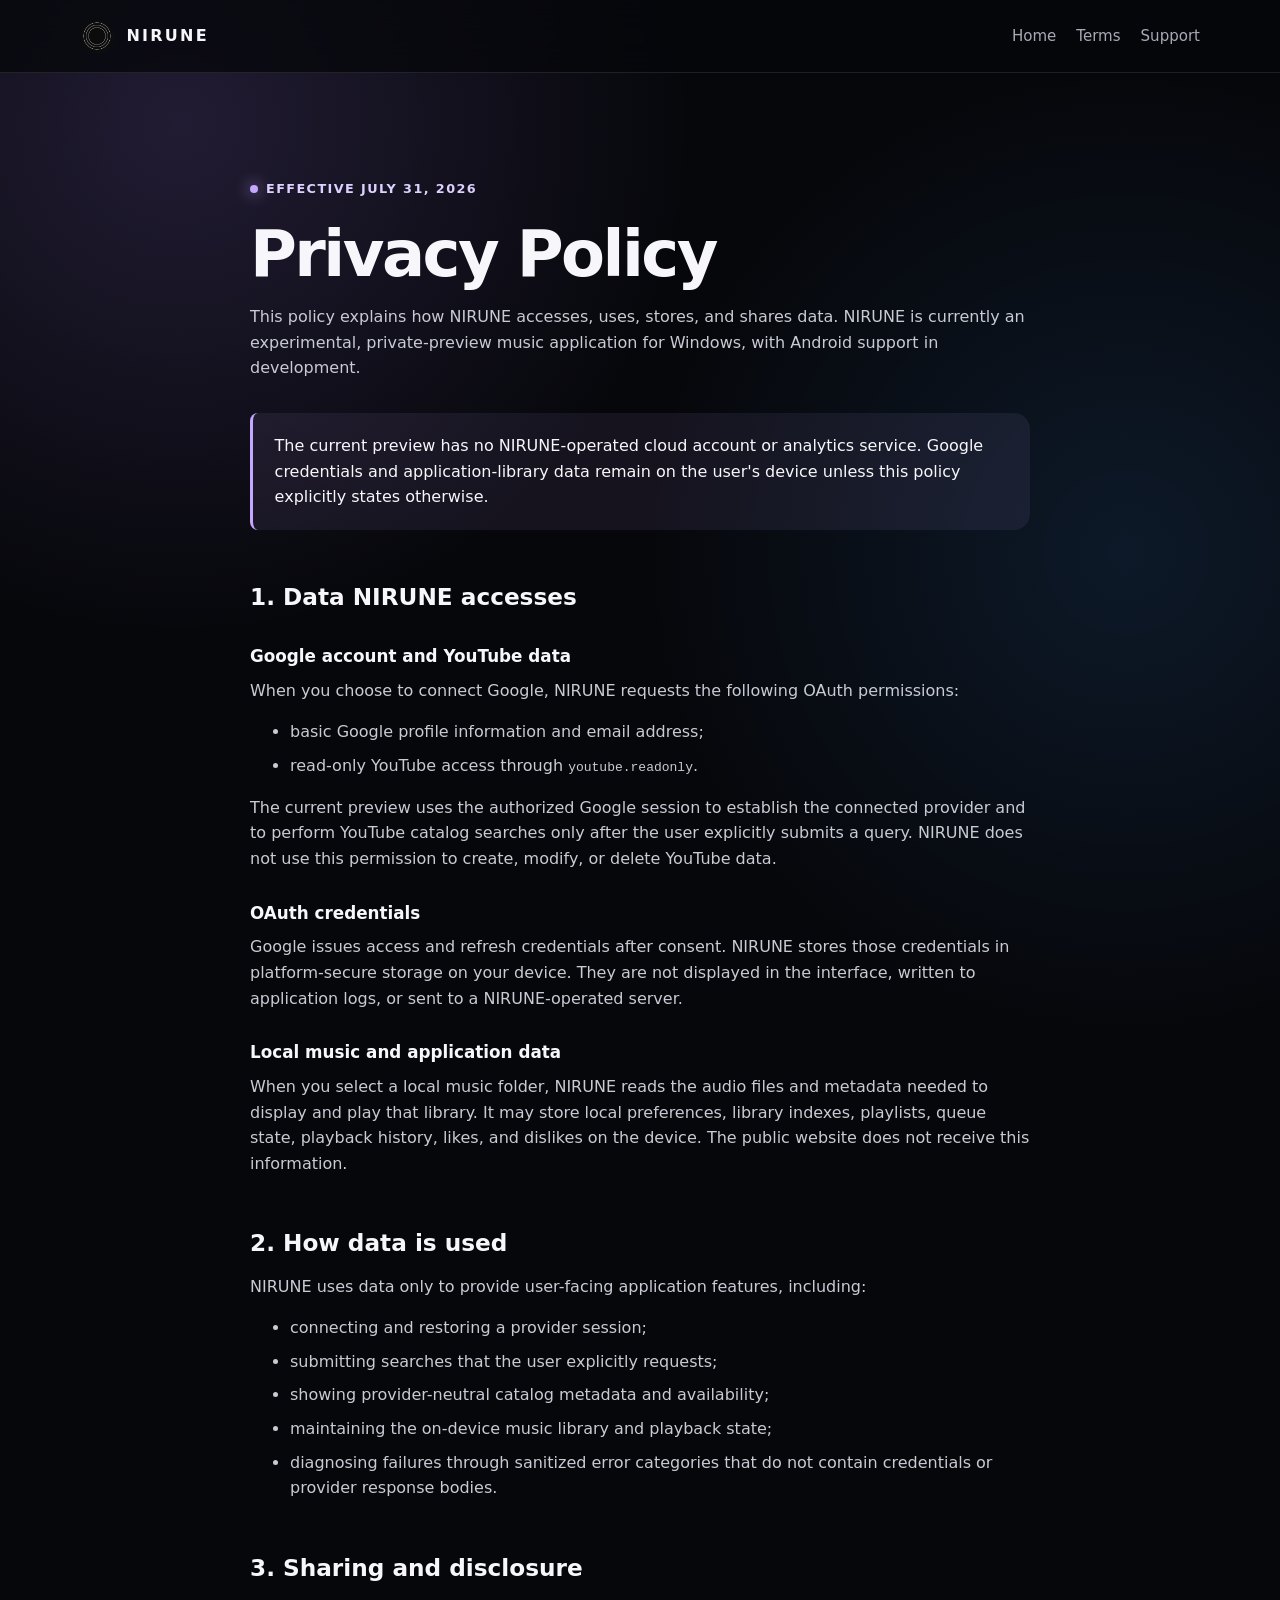
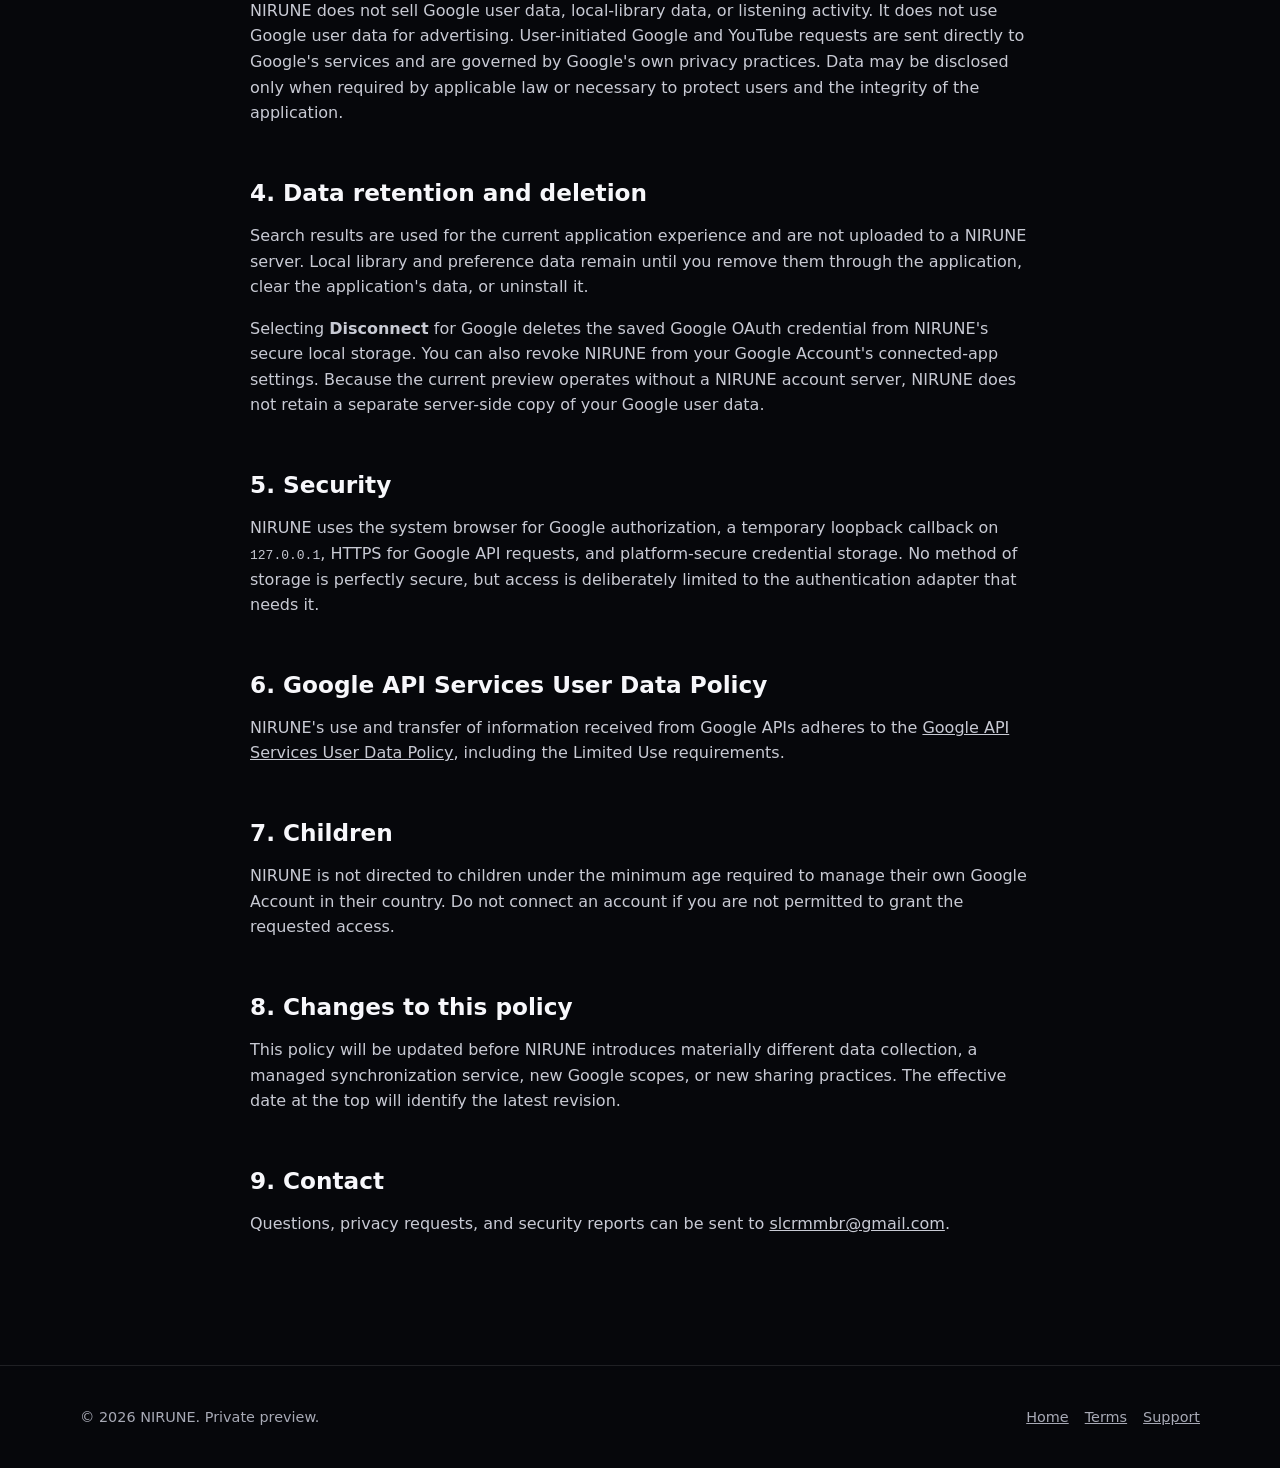
==== privacy/index.html @ fa1187a7 "feat(site): publish NIRUNE verification pages" ====
<!doctype html>
<html lang="en">
  <head>
    <meta charset="utf-8" />
    <meta name="viewport" content="width=device-width, initial-scale=1" />
    <meta name="description" content="Privacy Policy for the NIRUNE music application." />
    <meta name="theme-color" content="#06070b" />
    <title>Privacy Policy — NIRUNE</title>
    <link rel="icon" href="../assets/logo.png" />
    <link rel="stylesheet" href="../assets/styles.css" />
  </head>
  <body>
    <a class="skip-link" href="#main">Skip to content</a>
    <header class="site-header">
      <nav class="nav" aria-label="Primary navigation">
        <a class="brand" href="../">
          <img src="../assets/logo.png" alt="" />
          <span>NIRUNE</span>
        </a>
        <div class="nav-links">
          <a href="../">Home</a>
          <a href="../terms/">Terms</a>
          <a href="mailto:slcrmmbr@gmail.com">Support</a>
        </div>
      </nav>
    </header>

    <main id="main" class="page legal">
      <span class="eyebrow">Effective July 31, 2026</span>
      <h1>Privacy Policy</h1>
      <p class="legal-intro">
        This policy explains how NIRUNE accesses, uses, stores, and shares data.
        NIRUNE is currently an experimental, private-preview music application for
        Windows, with Android support in development.
      </p>

      <div class="notice">
        The current preview has no NIRUNE-operated cloud account or analytics
        service. Google credentials and application-library data remain on the
        user's device unless this policy explicitly states otherwise.
      </div>

      <h2>1. Data NIRUNE accesses</h2>
      <h3>Google account and YouTube data</h3>
      <p>When you choose to connect Google, NIRUNE requests the following OAuth permissions:</p>
      <ul>
        <li>basic Google profile information and email address;</li>
        <li>read-only YouTube access through <code>youtube.readonly</code>.</li>
      </ul>
      <p>
        The current preview uses the authorized Google session to establish the
        connected provider and to perform YouTube catalog searches only after the
        user explicitly submits a query. NIRUNE does not use this permission to
        create, modify, or delete YouTube data.
      </p>

      <h3>OAuth credentials</h3>
      <p>
        Google issues access and refresh credentials after consent. NIRUNE stores
        those credentials in platform-secure storage on your device. They are not
        displayed in the interface, written to application logs, or sent to a
        NIRUNE-operated server.
      </p>

      <h3>Local music and application data</h3>
      <p>
        When you select a local music folder, NIRUNE reads the audio files and
        metadata needed to display and play that library. It may store local
        preferences, library indexes, playlists, queue state, playback history,
        likes, and dislikes on the device. The public website does not receive this
        information.
      </p>

      <h2>2. How data is used</h2>
      <p>NIRUNE uses data only to provide user-facing application features, including:</p>
      <ul>
        <li>connecting and restoring a provider session;</li>
        <li>submitting searches that the user explicitly requests;</li>
        <li>showing provider-neutral catalog metadata and availability;</li>
        <li>maintaining the on-device music library and playback state;</li>
        <li>diagnosing failures through sanitized error categories that do not contain credentials or provider response bodies.</li>
      </ul>

      <h2>3. Sharing and disclosure</h2>
      <p>
        NIRUNE does not sell Google user data, local-library data, or listening
        activity. It does not use Google user data for advertising. User-initiated
        Google and YouTube requests are sent directly to Google's services and are
        governed by Google's own privacy practices. Data may be disclosed only when
        required by applicable law or necessary to protect users and the integrity
        of the application.
      </p>

      <h2>4. Data retention and deletion</h2>
      <p>
        Search results are used for the current application experience and are not
        uploaded to a NIRUNE server. Local library and preference data remain until
        you remove them through the application, clear the application's data, or
        uninstall it.
      </p>
      <p>
        Selecting <strong>Disconnect</strong> for Google deletes the saved Google
        OAuth credential from NIRUNE's secure local storage. You can also revoke
        NIRUNE from your Google Account's connected-app settings. Because the
        current preview operates without a NIRUNE account server, NIRUNE does not
        retain a separate server-side copy of your Google user data.
      </p>

      <h2>5. Security</h2>
      <p>
        NIRUNE uses the system browser for Google authorization, a temporary
        loopback callback on <code>127.0.0.1</code>, HTTPS for Google API requests,
        and platform-secure credential storage. No method of storage is perfectly
        secure, but access is deliberately limited to the authentication adapter
        that needs it.
      </p>

      <h2>6. Google API Services User Data Policy</h2>
      <p>
        NIRUNE's use and transfer of information received from Google APIs adheres
        to the
        <a href="https://developers.google.com/terms/api-services-user-data-policy">Google API Services User Data Policy</a>,
        including the Limited Use requirements.
      </p>

      <h2>7. Children</h2>
      <p>
        NIRUNE is not directed to children under the minimum age required to manage
        their own Google Account in their country. Do not connect an account if you
        are not permitted to grant the requested access.
      </p>

      <h2>8. Changes to this policy</h2>
      <p>
        This policy will be updated before NIRUNE introduces materially different
        data collection, a managed synchronization service, new Google scopes, or
        new sharing practices. The effective date at the top will identify the
        latest revision.
      </p>

      <h2>9. Contact</h2>
      <p>
        Questions, privacy requests, and security reports can be sent to
        <a href="mailto:slcrmmbr@gmail.com">slcrmmbr@gmail.com</a>.
      </p>
    </main>

    <footer class="site-footer">
      <div class="site-footer-inner">
        <span>© 2026 NIRUNE. Private preview.</span>
        <div class="footer-links">
          <a href="../">Home</a>
          <a href="../terms/">Terms</a>
          <a href="mailto:slcrmmbr@gmail.com">Support</a>
        </div>
      </div>
    </footer>
  </body>
</html>
---- assets/styles.css ----
:root {
  color-scheme: dark;
  --background: #06070b;
  --surface: rgba(18, 20, 29, 0.78);
  --surface-strong: #151721;
  --line: rgba(255, 255, 255, 0.1);
  --text: #f7f7fb;
  --muted: #a7a9b5;
  --accent: #c4a7ff;
  --accent-strong: #9f7aea;
  --blue: #77c5ff;
  --max-width: 1120px;
  font-family: Inter, ui-sans-serif, system-ui, -apple-system, BlinkMacSystemFont,
    "Segoe UI", sans-serif;
}

* {
  box-sizing: border-box;
}

html {
  scroll-behavior: smooth;
}

body {
  min-height: 100vh;
  margin: 0;
  color: var(--text);
  background:
    radial-gradient(circle at 14% 4%, rgba(159, 122, 234, 0.18), transparent 32rem),
    radial-gradient(circle at 88% 18%, rgba(63, 155, 255, 0.12), transparent 30rem),
    var(--background);
  line-height: 1.6;
}

a {
  color: inherit;
}

.skip-link {
  position: absolute;
  top: -4rem;
  left: 1rem;
  z-index: 10;
  padding: 0.75rem 1rem;
  border-radius: 0.75rem;
  background: var(--text);
  color: var(--background);
}

.skip-link:focus {
  top: 1rem;
}

.site-header {
  position: sticky;
  top: 0;
  z-index: 5;
  border-bottom: 1px solid var(--line);
  background: rgba(6, 7, 11, 0.76);
  backdrop-filter: blur(18px);
}

.nav,
.page,
.site-footer-inner {
  width: min(calc(100% - 2rem), var(--max-width));
  margin-inline: auto;
}

.nav {
  min-height: 4.5rem;
  display: flex;
  align-items: center;
  justify-content: space-between;
  gap: 1.5rem;
}

.brand {
  display: inline-flex;
  align-items: center;
  gap: 0.75rem;
  text-decoration: none;
  font-weight: 780;
  letter-spacing: 0.14em;
}

.brand img {
  width: 2.15rem;
  height: 2.15rem;
  border-radius: 50%;
}

.nav-links {
  display: flex;
  align-items: center;
  gap: 1.25rem;
  color: var(--muted);
  font-size: 0.94rem;
}

.nav-links a {
  text-decoration: none;
}

.nav-links a:hover,
.nav-links a:focus-visible {
  color: var(--text);
}

.hero {
  min-height: 42rem;
  display: grid;
  grid-template-columns: minmax(0, 1.15fr) minmax(18rem, 0.85fr);
  align-items: center;
  gap: clamp(2rem, 7vw, 7rem);
  padding: clamp(5rem, 10vw, 8.5rem) 0;
}

.eyebrow,
.status {
  display: inline-flex;
  align-items: center;
  gap: 0.5rem;
  color: #ddd1ff;
  font-size: 0.8rem;
  font-weight: 700;
  letter-spacing: 0.11em;
  text-transform: uppercase;
}

.eyebrow::before,
.status::before {
  width: 0.5rem;
  height: 0.5rem;
  border-radius: 50%;
  background: var(--accent);
  box-shadow: 0 0 1rem var(--accent);
  content: "";
}

h1,
h2,
h3,
p {
  margin-top: 0;
}

h1 {
  max-width: 12ch;
  margin: 1.25rem 0 1.5rem;
  font-size: clamp(3rem, 8vw, 6.7rem);
  line-height: 0.96;
  letter-spacing: -0.055em;
}

.gradient-text {
  color: transparent;
  background: linear-gradient(120deg, var(--text) 16%, var(--accent) 58%, var(--blue));
  background-clip: text;
  -webkit-background-clip: text;
}

.lead {
  max-width: 42rem;
  color: #c2c4cf;
  font-size: clamp(1.05rem, 2vw, 1.25rem);
}

.actions {
  display: flex;
  flex-wrap: wrap;
  gap: 0.8rem;
  margin-top: 2rem;
}

.button {
  display: inline-flex;
  align-items: center;
  justify-content: center;
  min-height: 3rem;
  padding: 0.75rem 1.15rem;
  border: 1px solid var(--line);
  border-radius: 999px;
  background: var(--surface);
  text-decoration: none;
  font-weight: 700;
}

.button.primary {
  border-color: transparent;
  background: var(--text);
  color: #090a0e;
}

.button:hover,
.button:focus-visible {
  border-color: rgba(196, 167, 255, 0.65);
  transform: translateY(-1px);
}

.hero-mark {
  position: relative;
  display: grid;
  place-items: center;
  aspect-ratio: 1;
}

.hero-mark::before,
.hero-mark::after {
  position: absolute;
  border: 1px solid rgba(196, 167, 255, 0.22);
  border-radius: 50%;
  content: "";
}

.hero-mark::before {
  inset: 3%;
  box-shadow: 0 0 5rem rgba(159, 122, 234, 0.2);
}

.hero-mark::after {
  inset: 15%;
}

.hero-mark img {
  width: 72%;
  height: 72%;
  border-radius: 50%;
  filter: drop-shadow(0 1.5rem 3.5rem rgba(0, 0, 0, 0.55));
}

.section {
  padding: 5.5rem 0;
  border-top: 1px solid var(--line);
}

.section-heading {
  max-width: 46rem;
  margin-bottom: 2.5rem;
}

.section h2,
.legal h1 {
  margin-bottom: 1rem;
  font-size: clamp(2.2rem, 5vw, 4rem);
  line-height: 1.05;
  letter-spacing: -0.04em;
}

.section-heading p,
.legal-intro,
.muted {
  color: var(--muted);
}

.grid {
  display: grid;
  grid-template-columns: repeat(3, minmax(0, 1fr));
  gap: 1rem;
}

.card {
  min-height: 15rem;
  padding: 1.5rem;
  border: 1px solid var(--line);
  border-radius: 1.5rem;
  background: linear-gradient(145deg, rgba(25, 27, 38, 0.88), rgba(12, 13, 19, 0.82));
}

.card-number {
  display: block;
  margin-bottom: 3.5rem;
  color: var(--accent);
  font-size: 0.85rem;
  font-weight: 750;
  letter-spacing: 0.12em;
}

.card h3 {
  margin-bottom: 0.55rem;
  font-size: 1.25rem;
}

.card p {
  margin-bottom: 0;
  color: var(--muted);
}

.trust-panel {
  display: grid;
  grid-template-columns: 0.75fr 1.25fr;
  gap: 2rem;
  align-items: start;
  padding: clamp(1.5rem, 5vw, 3.5rem);
  border: 1px solid var(--line);
  border-radius: 2rem;
  background: var(--surface);
}

.trust-panel ul {
  margin: 0;
  padding: 0;
  list-style: none;
}

.trust-panel li {
  padding: 1rem 0;
  border-bottom: 1px solid var(--line);
}

.trust-panel li:first-child {
  padding-top: 0;
}

.trust-panel li:last-child {
  padding-bottom: 0;
  border-bottom: 0;
}

.legal {
  max-width: 780px;
  padding: clamp(4rem, 8vw, 7rem) 0 7rem;
}

.legal h1 {
  max-width: none;
}

.legal h2 {
  margin-top: 3rem;
  margin-bottom: 0.75rem;
  font-size: 1.45rem;
}

.legal h3 {
  margin-top: 1.75rem;
  margin-bottom: 0.5rem;
  font-size: 1.05rem;
}

.legal p,
.legal li {
  color: #c8cad4;
}

.legal li + li {
  margin-top: 0.5rem;
}

.notice {
  margin: 2rem 0;
  padding: 1.25rem 1.35rem;
  border-left: 3px solid var(--accent);
  border-radius: 0.5rem 1rem 1rem 0.5rem;
  background: rgba(196, 167, 255, 0.08);
}

.site-footer {
  border-top: 1px solid var(--line);
}

.site-footer-inner {
  display: flex;
  justify-content: space-between;
  gap: 2rem;
  padding: 2.5rem 0;
  color: var(--muted);
  font-size: 0.9rem;
}

.footer-links {
  display: flex;
  flex-wrap: wrap;
  gap: 1rem;
}

@media (max-width: 760px) {
  .nav {
    min-height: 4rem;
  }

  .nav-links a:not(:last-child) {
    display: none;
  }

  .hero {
    min-height: auto;
    grid-template-columns: 1fr;
    padding-top: 4.5rem;
  }

  .hero-mark {
    width: min(80vw, 26rem);
    margin: 0 auto;
  }

  .grid,
  .trust-panel {
    grid-template-columns: 1fr;
  }

  .site-footer-inner {
    flex-direction: column;
  }
}

@media (prefers-reduced-motion: reduce) {
  html {
    scroll-behavior: auto;
  }

  *,
  *::before,
  *::after {
    transition-duration: 0.01ms !important;
  }
}
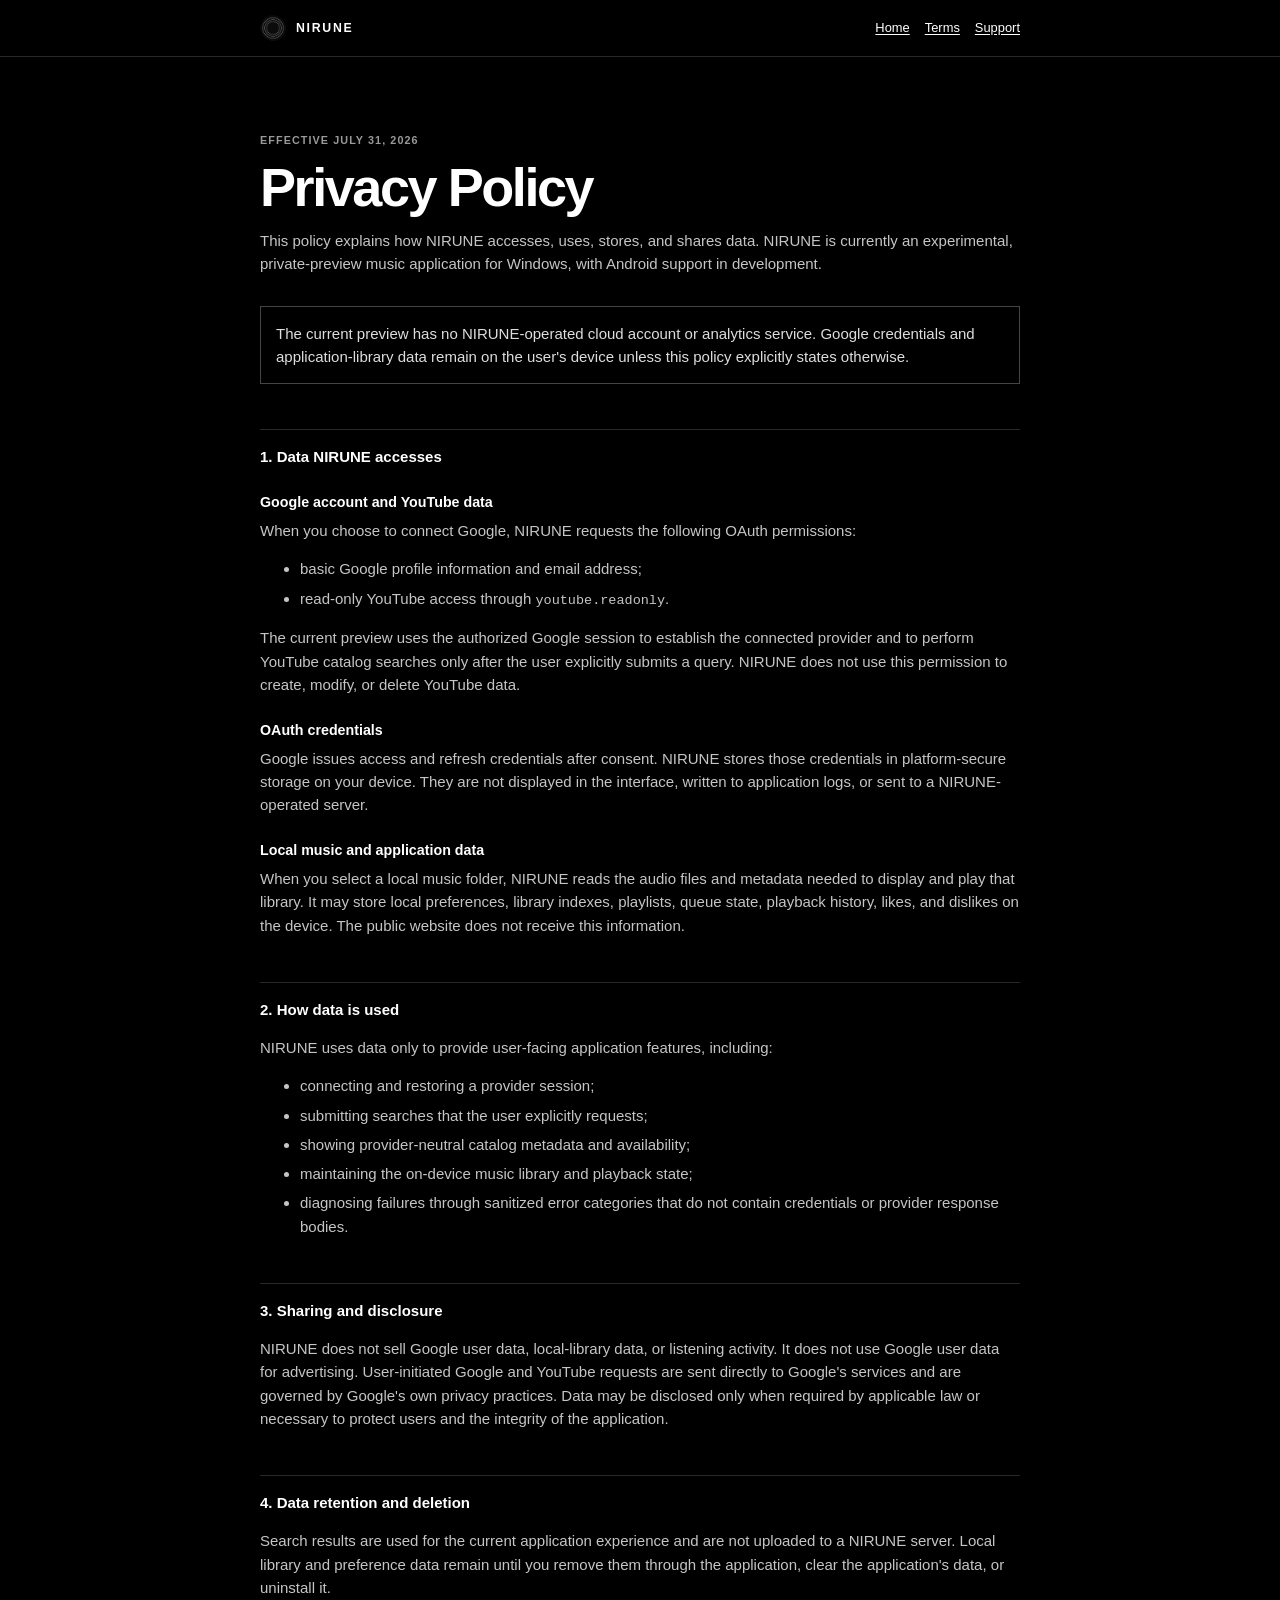
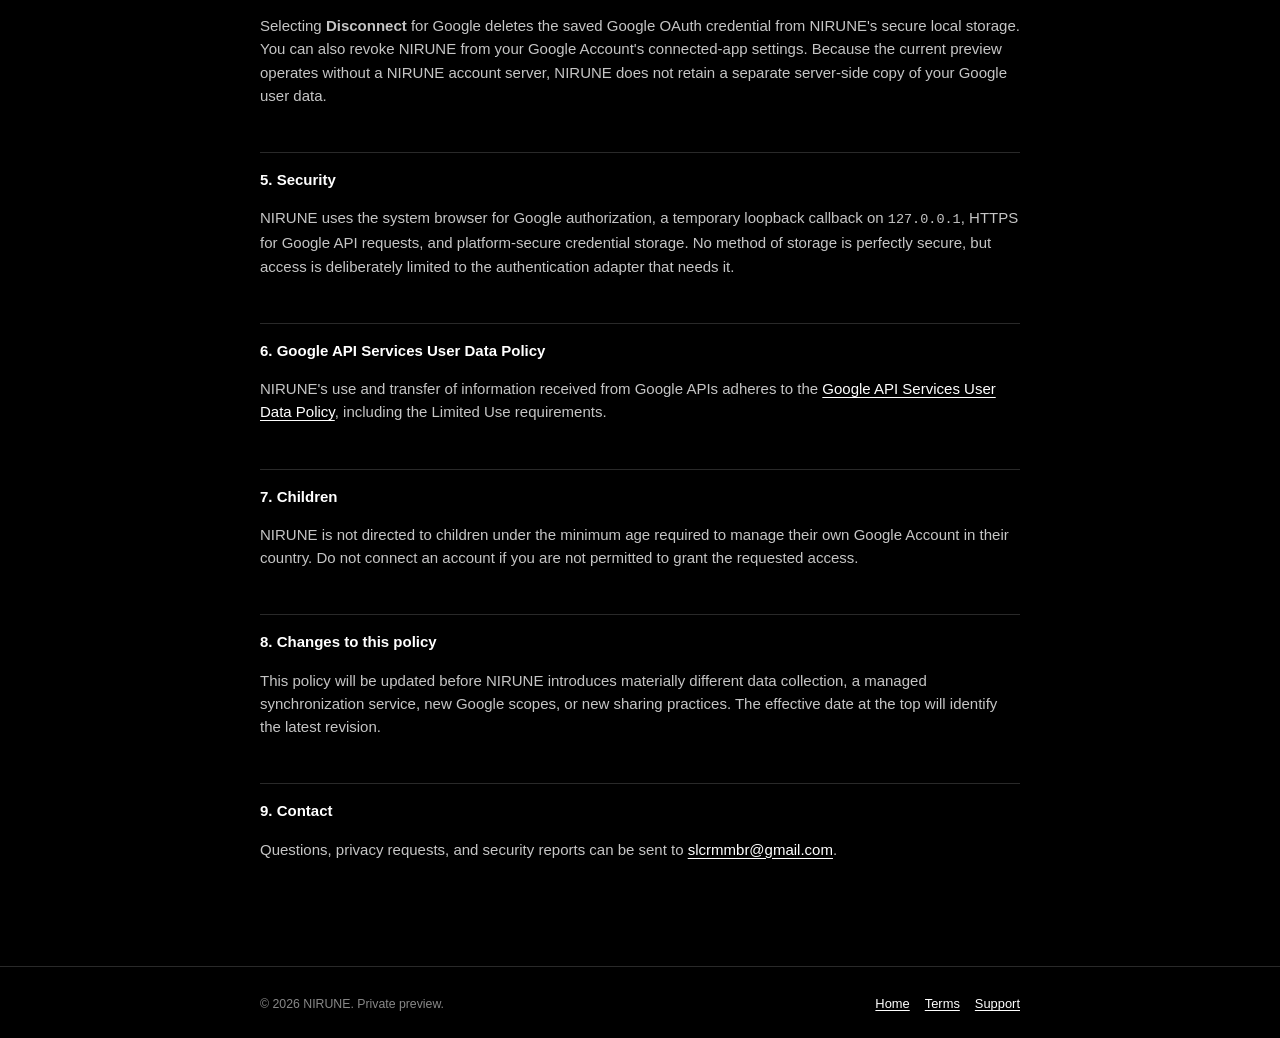
==== commit 81860c05: "fix(site): clarify OAuth branding identity" ====
--- a/privacy/index.html
+++ b/privacy/index.html
@@ -5,6 +5,7 @@
     <meta name="viewport" content="width=device-width, initial-scale=1" />
     <meta name="description" content="Privacy Policy for the NIRUNE music application." />
     <meta name="theme-color" content="#06070b" />
+    <link rel="canonical" href="https://nirune.site/privacy/" />
     <title>Privacy Policy — NIRUNE</title>
     <link rel="icon" href="../assets/logo.png" />
     <link rel="stylesheet" href="../assets/styles.css" />
--- a/assets/styles.css
+++ b/assets/styles.css
@@ -1,142 +1,119 @@
 :root {
   color-scheme: dark;
-  --background: #06070b;
-  --surface: rgba(18, 20, 29, 0.78);
-  --surface-strong: #151721;
-  --line: rgba(255, 255, 255, 0.1);
-  --text: #f7f7fb;
-  --muted: #a7a9b5;
-  --accent: #c4a7ff;
-  --accent-strong: #9f7aea;
-  --blue: #77c5ff;
-  --max-width: 1120px;
-  font-family: Inter, ui-sans-serif, system-ui, -apple-system, BlinkMacSystemFont,
-    "Segoe UI", sans-serif;
+  font-family: Arial, Helvetica, sans-serif;
+  font-size: 15px;
+  line-height: 1.55;
+  color: #fff;
+  background: #000;
 }
 
 * {
   box-sizing: border-box;
-}
-
-html {
-  scroll-behavior: smooth;
 }
 
 body {
   min-height: 100vh;
   margin: 0;
-  color: var(--text);
-  background:
-    radial-gradient(circle at 14% 4%, rgba(159, 122, 234, 0.18), transparent 32rem),
-    radial-gradient(circle at 88% 18%, rgba(63, 155, 255, 0.12), transparent 30rem),
-    var(--background);
-  line-height: 1.6;
+  color: #fff;
+  background: #000;
 }
 
 a {
-  color: inherit;
+  color: #fff;
+  text-underline-offset: 0.18em;
+}
+
+a:hover,
+a:focus-visible {
+  text-decoration-thickness: 2px;
 }
 
 .skip-link {
   position: absolute;
   top: -4rem;
   left: 1rem;
-  z-index: 10;
-  padding: 0.75rem 1rem;
-  border-radius: 0.75rem;
-  background: var(--text);
-  color: var(--background);
+  padding: 0.6rem 0.8rem;
+  color: #000;
+  background: #fff;
 }
 
 .skip-link:focus {
   top: 1rem;
 }
 
+.site-header,
+.site-footer {
+  border-color: #292929;
+  border-style: solid;
+  border-width: 0;
+}
+
 .site-header {
-  position: sticky;
-  top: 0;
-  z-index: 5;
-  border-bottom: 1px solid var(--line);
-  background: rgba(6, 7, 11, 0.76);
-  backdrop-filter: blur(18px);
+  border-bottom-width: 1px;
+}
+
+.site-footer {
+  border-top-width: 1px;
 }
 
 .nav,
 .page,
 .site-footer-inner {
-  width: min(calc(100% - 2rem), var(--max-width));
+  width: min(calc(100% - 2rem), 760px);
   margin-inline: auto;
 }
 
-.nav {
-  min-height: 4.5rem;
+.nav,
+.site-footer-inner {
   display: flex;
   align-items: center;
   justify-content: space-between;
   gap: 1.5rem;
 }
 
+.nav {
+  min-height: 3.75rem;
+}
+
 .brand {
   display: inline-flex;
   align-items: center;
-  gap: 0.75rem;
+  gap: 0.65rem;
+  font-size: 0.82rem;
+  font-weight: 700;
+  letter-spacing: 0.14em;
   text-decoration: none;
-  font-weight: 780;
-  letter-spacing: 0.14em;
 }
 
 .brand img {
-  width: 2.15rem;
-  height: 2.15rem;
+  width: 1.75rem;
+  height: 1.75rem;
   border-radius: 50%;
 }
 
-.nav-links {
+.nav-links,
+.footer-links {
   display: flex;
-  align-items: center;
-  gap: 1.25rem;
-  color: var(--muted);
-  font-size: 0.94rem;
-}
-
-.nav-links a {
-  text-decoration: none;
-}
-
-.nav-links a:hover,
-.nav-links a:focus-visible {
-  color: var(--text);
-}
-
-.hero {
-  min-height: 42rem;
-  display: grid;
-  grid-template-columns: minmax(0, 1.15fr) minmax(18rem, 0.85fr);
-  align-items: center;
-  gap: clamp(2rem, 7vw, 7rem);
-  padding: clamp(5rem, 10vw, 8.5rem) 0;
-}
-
-.eyebrow,
-.status {
-  display: inline-flex;
-  align-items: center;
-  gap: 0.5rem;
-  color: #ddd1ff;
-  font-size: 0.8rem;
-  font-weight: 700;
-  letter-spacing: 0.11em;
-  text-transform: uppercase;
-}
-
-.eyebrow::before,
-.status::before {
-  width: 0.5rem;
-  height: 0.5rem;
+  flex-wrap: wrap;
+  gap: 1rem;
+  font-size: 0.86rem;
+}
+
+.page {
+  padding-top: 5rem;
+  padding-bottom: 6rem;
+}
+
+.intro {
+  max-width: 620px;
+  padding-bottom: 4rem;
+}
+
+.intro-logo {
+  width: 4rem;
+  height: 4rem;
+  margin-bottom: 1.5rem;
   border-radius: 50%;
-  background: var(--accent);
-  box-shadow: 0 0 1rem var(--accent);
-  content: "";
 }
 
 h1,
@@ -147,272 +124,171 @@
 }
 
 h1 {
-  max-width: 12ch;
-  margin: 1.25rem 0 1.5rem;
-  font-size: clamp(3rem, 8vw, 6.7rem);
-  line-height: 0.96;
-  letter-spacing: -0.055em;
-}
-
-.gradient-text {
-  color: transparent;
-  background: linear-gradient(120deg, var(--text) 16%, var(--accent) 58%, var(--blue));
-  background-clip: text;
-  -webkit-background-clip: text;
+  margin-bottom: 1rem;
+  font-size: clamp(2.2rem, 7vw, 3.6rem);
+  line-height: 1;
+  letter-spacing: -0.045em;
+}
+
+h2 {
+  margin-bottom: 1rem;
+  font-size: 1rem;
+}
+
+h3 {
+  margin-bottom: 0.4rem;
+  font-size: 0.95rem;
 }
 
 .lead {
-  max-width: 42rem;
-  color: #c2c4cf;
-  font-size: clamp(1.05rem, 2vw, 1.25rem);
+  max-width: 560px;
+  color: #ccc;
+  font-size: 1rem;
+}
+
+.status,
+.eyebrow {
+  display: block;
+  margin-bottom: 0.75rem;
+  color: #999;
+  font-size: 0.72rem;
+  font-weight: 700;
+  letter-spacing: 0.1em;
+  text-transform: uppercase;
+}
+
+.section {
+  padding: 2.5rem 0;
+  border-top: 1px solid #292929;
+}
+
+.section-heading {
+  max-width: 620px;
+  margin-bottom: 1.5rem;
+}
+
+.section-heading p,
+.muted,
+.legal-intro {
+  color: #aaa;
+}
+
+.grid {
+  display: grid;
+  gap: 0;
+  border-top: 1px solid #292929;
+}
+
+.card {
+  min-height: auto;
+  padding: 1.25rem 0;
+  border-bottom: 1px solid #292929;
+}
+
+.card-number {
+  display: block;
+  margin-bottom: 0.4rem;
+  color: #777;
+  font-size: 0.72rem;
+}
+
+.card p {
+  max-width: 600px;
+  margin-bottom: 0;
+  color: #aaa;
+}
+
+.trust-panel {
+  display: block;
+}
+
+.trust-panel ul {
+  margin: 1.5rem 0 0;
+  padding: 0;
+  list-style: none;
+}
+
+.trust-panel li {
+  padding: 0.8rem 0;
+  border-top: 1px solid #292929;
 }
 
 .actions {
   display: flex;
   flex-wrap: wrap;
-  gap: 0.8rem;
-  margin-top: 2rem;
+  gap: 0.75rem;
+  margin-top: 1.5rem;
 }
 
 .button {
-  display: inline-flex;
-  align-items: center;
-  justify-content: center;
-  min-height: 3rem;
-  padding: 0.75rem 1.15rem;
-  border: 1px solid var(--line);
-  border-radius: 999px;
-  background: var(--surface);
+  display: inline-block;
+  padding: 0.55rem 0.75rem;
+  border: 1px solid #fff;
   text-decoration: none;
-  font-weight: 700;
 }
 
 .button.primary {
-  border-color: transparent;
-  background: var(--text);
-  color: #090a0e;
-}
-
-.button:hover,
-.button:focus-visible {
-  border-color: rgba(196, 167, 255, 0.65);
-  transform: translateY(-1px);
-}
-
-.hero-mark {
-  position: relative;
-  display: grid;
-  place-items: center;
-  aspect-ratio: 1;
-}
-
-.hero-mark::before,
-.hero-mark::after {
-  position: absolute;
-  border: 1px solid rgba(196, 167, 255, 0.22);
-  border-radius: 50%;
-  content: "";
-}
-
-.hero-mark::before {
-  inset: 3%;
-  box-shadow: 0 0 5rem rgba(159, 122, 234, 0.2);
-}
-
-.hero-mark::after {
-  inset: 15%;
-}
-
-.hero-mark img {
-  width: 72%;
-  height: 72%;
-  border-radius: 50%;
-  filter: drop-shadow(0 1.5rem 3.5rem rgba(0, 0, 0, 0.55));
-}
-
-.section {
-  padding: 5.5rem 0;
-  border-top: 1px solid var(--line);
-}
-
-.section-heading {
-  max-width: 46rem;
-  margin-bottom: 2.5rem;
-}
-
-.section h2,
+  color: #000;
+  background: #fff;
+}
+
+.legal {
+  max-width: 760px;
+}
+
 .legal h1 {
   margin-bottom: 1rem;
-  font-size: clamp(2.2rem, 5vw, 4rem);
-  line-height: 1.05;
-  letter-spacing: -0.04em;
-}
-
-.section-heading p,
-.legal-intro,
-.muted {
-  color: var(--muted);
-}
-
-.grid {
-  display: grid;
-  grid-template-columns: repeat(3, minmax(0, 1fr));
-  gap: 1rem;
-}
-
-.card {
-  min-height: 15rem;
-  padding: 1.5rem;
-  border: 1px solid var(--line);
-  border-radius: 1.5rem;
-  background: linear-gradient(145deg, rgba(25, 27, 38, 0.88), rgba(12, 13, 19, 0.82));
-}
-
-.card-number {
-  display: block;
-  margin-bottom: 3.5rem;
-  color: var(--accent);
-  font-size: 0.85rem;
-  font-weight: 750;
-  letter-spacing: 0.12em;
-}
-
-.card h3 {
-  margin-bottom: 0.55rem;
-  font-size: 1.25rem;
-}
-
-.card p {
-  margin-bottom: 0;
-  color: var(--muted);
-}
-
-.trust-panel {
-  display: grid;
-  grid-template-columns: 0.75fr 1.25fr;
-  gap: 2rem;
-  align-items: start;
-  padding: clamp(1.5rem, 5vw, 3.5rem);
-  border: 1px solid var(--line);
-  border-radius: 2rem;
-  background: var(--surface);
-}
-
-.trust-panel ul {
-  margin: 0;
-  padding: 0;
-  list-style: none;
-}
-
-.trust-panel li {
-  padding: 1rem 0;
-  border-bottom: 1px solid var(--line);
-}
-
-.trust-panel li:first-child {
-  padding-top: 0;
-}
-
-.trust-panel li:last-child {
-  padding-bottom: 0;
-  border-bottom: 0;
-}
-
-.legal {
-  max-width: 780px;
-  padding: clamp(4rem, 8vw, 7rem) 0 7rem;
-}
-
-.legal h1 {
-  max-width: none;
 }
 
 .legal h2 {
   margin-top: 3rem;
-  margin-bottom: 0.75rem;
-  font-size: 1.45rem;
+  padding-top: 1rem;
+  border-top: 1px solid #292929;
+  font-size: 1rem;
 }
 
 .legal h3 {
-  margin-top: 1.75rem;
-  margin-bottom: 0.5rem;
-  font-size: 1.05rem;
+  margin-top: 1.5rem;
 }
 
 .legal p,
 .legal li {
-  color: #c8cad4;
+  color: #c5c5c5;
 }
 
 .legal li + li {
-  margin-top: 0.5rem;
+  margin-top: 0.4rem;
 }
 
 .notice {
   margin: 2rem 0;
-  padding: 1.25rem 1.35rem;
-  border-left: 3px solid var(--accent);
-  border-radius: 0.5rem 1rem 1rem 0.5rem;
-  background: rgba(196, 167, 255, 0.08);
-}
-
-.site-footer {
-  border-top: 1px solid var(--line);
+  padding: 1rem;
+  border: 1px solid #444;
+  color: #ddd;
 }
 
 .site-footer-inner {
-  display: flex;
-  justify-content: space-between;
-  gap: 2rem;
-  padding: 2.5rem 0;
-  color: var(--muted);
-  font-size: 0.9rem;
-}
-
-.footer-links {
-  display: flex;
-  flex-wrap: wrap;
-  gap: 1rem;
-}
-
-@media (max-width: 760px) {
-  .nav {
-    min-height: 4rem;
-  }
-
-  .nav-links a:not(:last-child) {
+  min-height: 5rem;
+  color: #888;
+  font-size: 0.82rem;
+}
+
+code {
+  font-size: 0.9em;
+}
+
+@media (max-width: 560px) {
+  .nav-links a:first-child {
     display: none;
   }
 
-  .hero {
-    min-height: auto;
-    grid-template-columns: 1fr;
-    padding-top: 4.5rem;
+  .page {
+    padding-top: 3.5rem;
   }
 
-  .hero-mark {
-    width: min(80vw, 26rem);
-    margin: 0 auto;
+  .site-footer-inner {
+    align-items: flex-start;
+    flex-direction: column;
+    justify-content: center;
   }
-
-  .grid,
-  .trust-panel {
-    grid-template-columns: 1fr;
-  }
-
-  .site-footer-inner {
-    flex-direction: column;
-  }
-}
-
-@media (prefers-reduced-motion: reduce) {
-  html {
-    scroll-behavior: auto;
-  }
-
-  *,
-  *::before,
-  *::after {
-    transition-duration: 0.01ms !important;
-  }
-}
+}
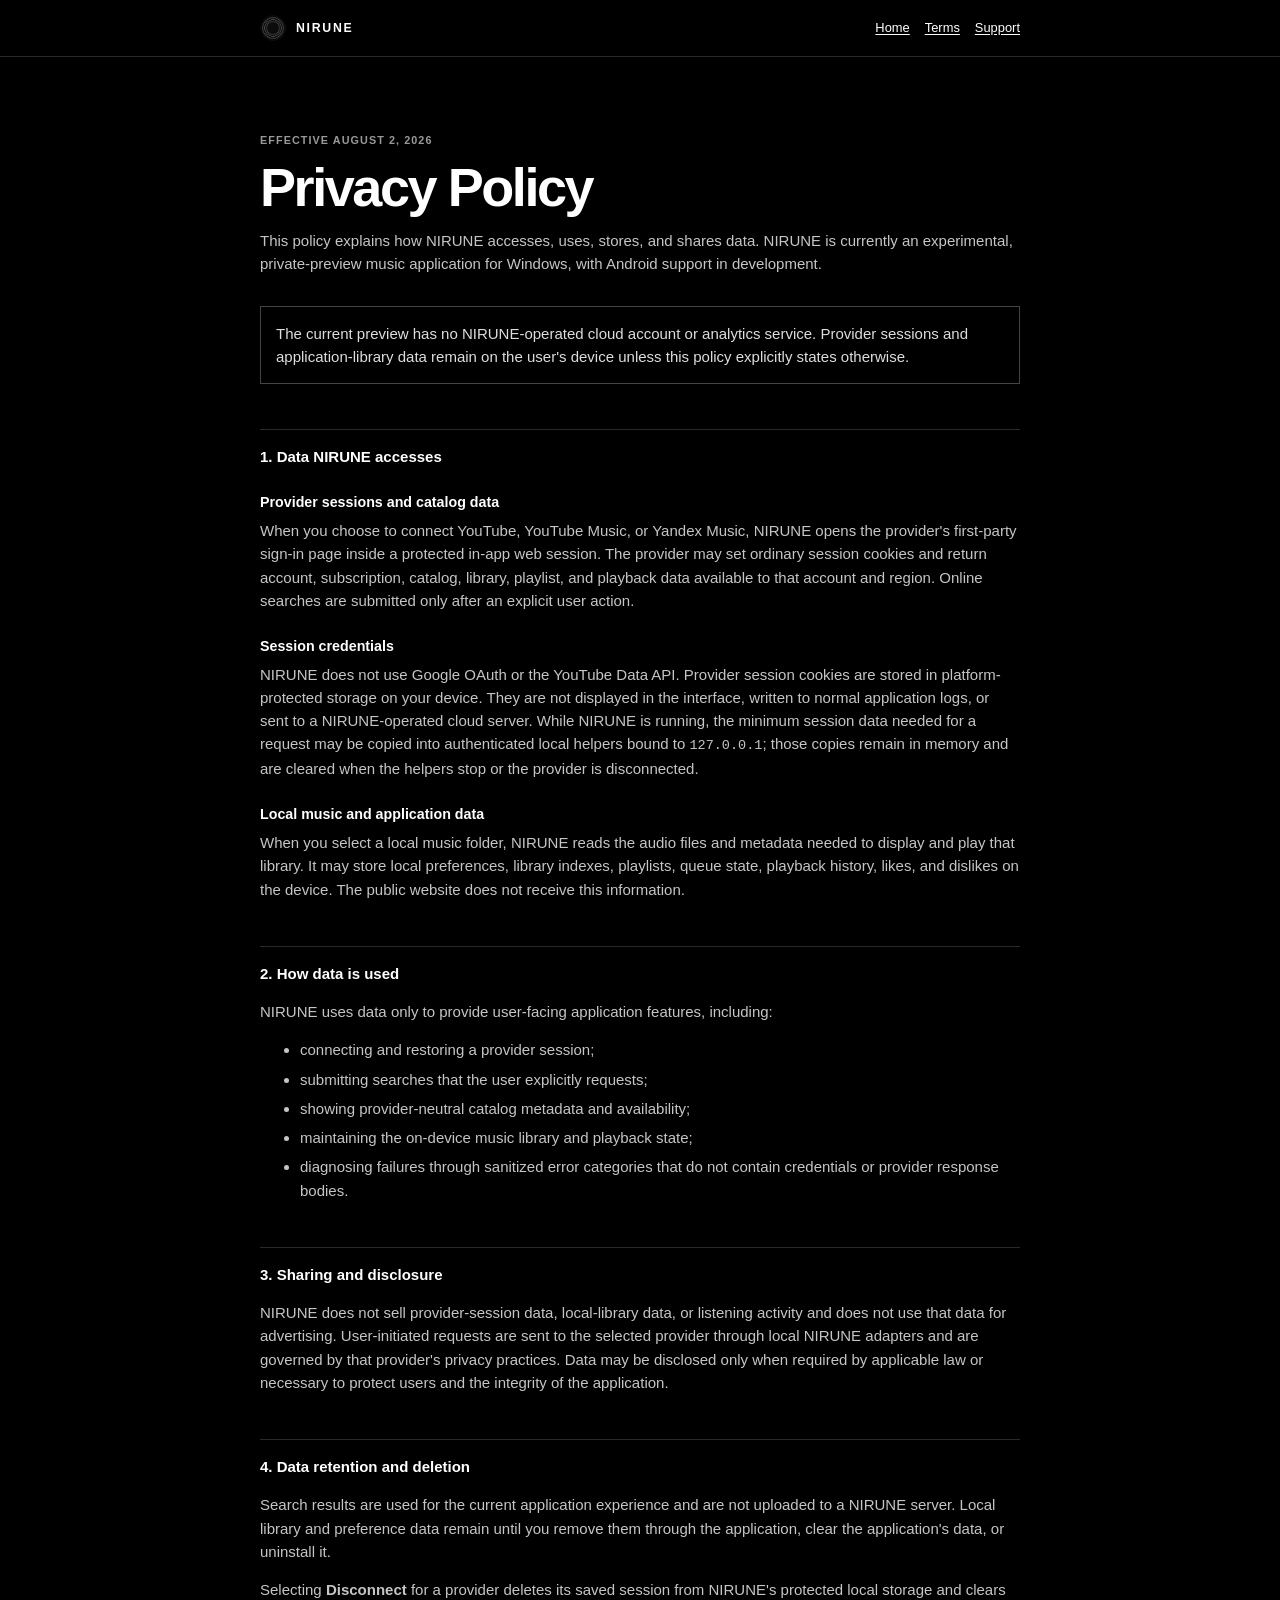
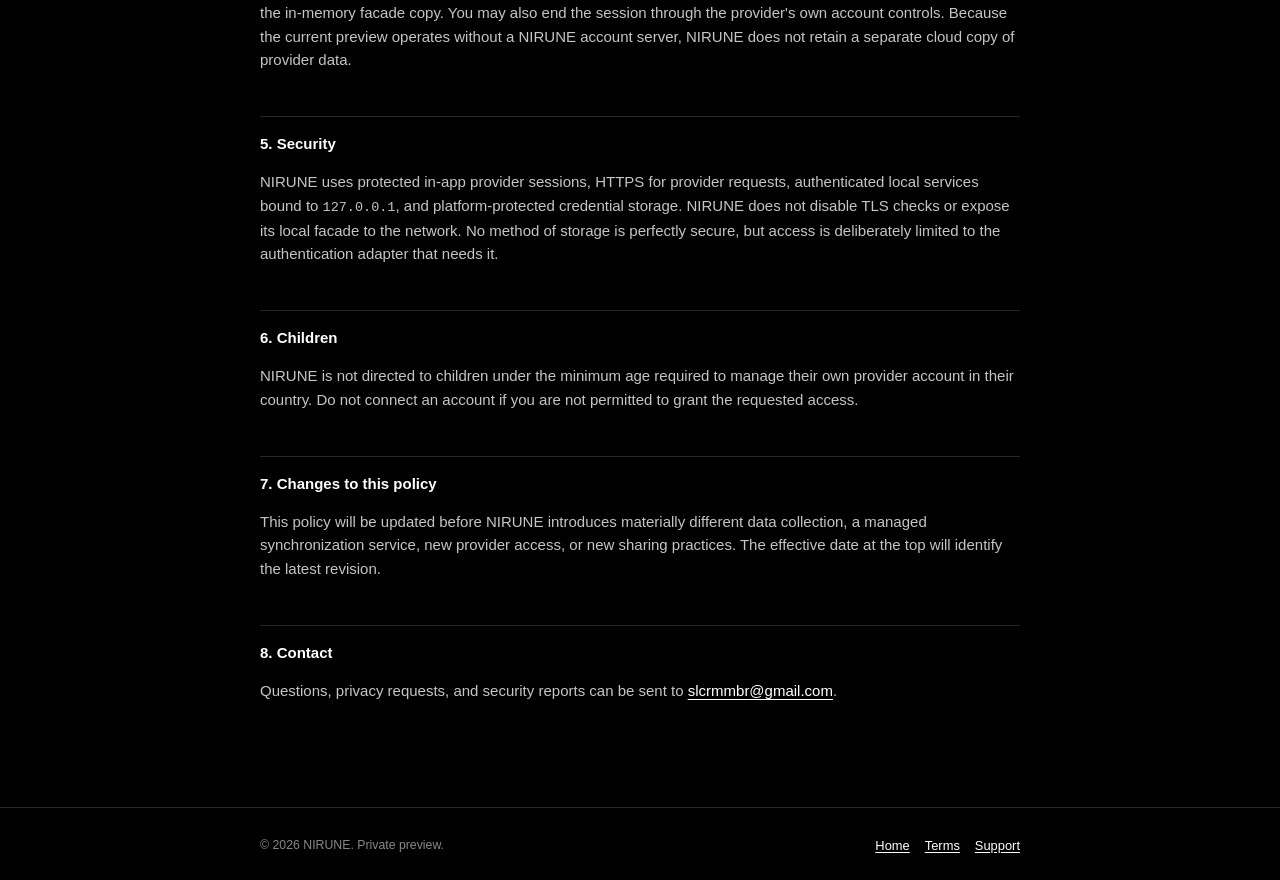
==== commit cfd9468f: "docs(site): replace OAuth disclosures with provider sessions" ====
--- a/privacy/index.html
+++ b/privacy/index.html
@@ -27,7 +27,7 @@
     </header>
 
     <main id="main" class="page legal">
-      <span class="eyebrow">Effective July 31, 2026</span>
+      <span class="eyebrow">Effective August 2, 2026</span>
       <h1>Privacy Policy</h1>
       <p class="legal-intro">
         This policy explains how NIRUNE accesses, uses, stores, and shares data.
@@ -37,30 +37,30 @@
 
       <div class="notice">
         The current preview has no NIRUNE-operated cloud account or analytics
-        service. Google credentials and application-library data remain on the
+        service. Provider sessions and application-library data remain on the
         user's device unless this policy explicitly states otherwise.
       </div>
 
       <h2>1. Data NIRUNE accesses</h2>
-      <h3>Google account and YouTube data</h3>
-      <p>When you choose to connect Google, NIRUNE requests the following OAuth permissions:</p>
-      <ul>
-        <li>basic Google profile information and email address;</li>
-        <li>read-only YouTube access through <code>youtube.readonly</code>.</li>
-      </ul>
+      <h3>Provider sessions and catalog data</h3>
       <p>
-        The current preview uses the authorized Google session to establish the
-        connected provider and to perform YouTube catalog searches only after the
-        user explicitly submits a query. NIRUNE does not use this permission to
-        create, modify, or delete YouTube data.
+        When you choose to connect YouTube, YouTube Music, or Yandex Music, NIRUNE
+        opens the provider's first-party sign-in page inside a protected in-app web
+        session. The provider may set ordinary session cookies and return account,
+        subscription, catalog, library, playlist, and playback data available to
+        that account and region. Online searches are submitted only after an
+        explicit user action.
       </p>
 
-      <h3>OAuth credentials</h3>
+      <h3>Session credentials</h3>
       <p>
-        Google issues access and refresh credentials after consent. NIRUNE stores
-        those credentials in platform-secure storage on your device. They are not
-        displayed in the interface, written to application logs, or sent to a
-        NIRUNE-operated server.
+        NIRUNE does not use Google OAuth or the YouTube Data API. Provider session
+        cookies are stored in platform-protected storage on your device. They are
+        not displayed in the interface, written to normal application logs, or sent
+        to a NIRUNE-operated cloud server. While NIRUNE is running, the minimum
+        session data needed for a request may be copied into authenticated local
+        helpers bound to <code>127.0.0.1</code>; those copies remain in memory and
+        are cleared when the helpers stop or the provider is disconnected.
       </p>
 
       <h3>Local music and application data</h3>
@@ -84,12 +84,12 @@
 
       <h2>3. Sharing and disclosure</h2>
       <p>
-        NIRUNE does not sell Google user data, local-library data, or listening
-        activity. It does not use Google user data for advertising. User-initiated
-        Google and YouTube requests are sent directly to Google's services and are
-        governed by Google's own privacy practices. Data may be disclosed only when
-        required by applicable law or necessary to protect users and the integrity
-        of the application.
+        NIRUNE does not sell provider-session data, local-library data, or listening
+        activity and does not use that data for advertising. User-initiated requests
+        are sent to the selected provider through local NIRUNE adapters and are
+        governed by that provider's privacy practices. Data may be disclosed only
+        when required by applicable law or necessary to protect users and the
+        integrity of the application.
       </p>
 
       <h2>4. Data retention and deletion</h2>
@@ -100,46 +100,39 @@
         uninstall it.
       </p>
       <p>
-        Selecting <strong>Disconnect</strong> for Google deletes the saved Google
-        OAuth credential from NIRUNE's secure local storage. You can also revoke
-        NIRUNE from your Google Account's connected-app settings. Because the
-        current preview operates without a NIRUNE account server, NIRUNE does not
-        retain a separate server-side copy of your Google user data.
+        Selecting <strong>Disconnect</strong> for a provider deletes its saved
+        session from NIRUNE's protected local storage and clears the in-memory
+        facade copy. You may also end the session through the provider's own account
+        controls. Because the current preview operates without a NIRUNE account
+        server, NIRUNE does not retain a separate cloud copy of provider data.
       </p>
 
       <h2>5. Security</h2>
       <p>
-        NIRUNE uses the system browser for Google authorization, a temporary
-        loopback callback on <code>127.0.0.1</code>, HTTPS for Google API requests,
-        and platform-secure credential storage. No method of storage is perfectly
+        NIRUNE uses protected in-app provider sessions, HTTPS for provider requests,
+        authenticated local services bound to <code>127.0.0.1</code>, and
+        platform-protected credential storage. NIRUNE does not disable TLS checks or
+        expose its local facade to the network. No method of storage is perfectly
         secure, but access is deliberately limited to the authentication adapter
         that needs it.
       </p>
 
-      <h2>6. Google API Services User Data Policy</h2>
-      <p>
-        NIRUNE's use and transfer of information received from Google APIs adheres
-        to the
-        <a href="https://developers.google.com/terms/api-services-user-data-policy">Google API Services User Data Policy</a>,
-        including the Limited Use requirements.
-      </p>
-
-      <h2>7. Children</h2>
+      <h2>6. Children</h2>
       <p>
         NIRUNE is not directed to children under the minimum age required to manage
-        their own Google Account in their country. Do not connect an account if you
+        their own provider account in their country. Do not connect an account if you
         are not permitted to grant the requested access.
       </p>
 
-      <h2>8. Changes to this policy</h2>
+      <h2>7. Changes to this policy</h2>
       <p>
         This policy will be updated before NIRUNE introduces materially different
-        data collection, a managed synchronization service, new Google scopes, or
+        data collection, a managed synchronization service, new provider access, or
         new sharing practices. The effective date at the top will identify the
         latest revision.
       </p>
 
-      <h2>9. Contact</h2>
+      <h2>8. Contact</h2>
       <p>
         Questions, privacy requests, and security reports can be sent to
         <a href="mailto:slcrmmbr@gmail.com">slcrmmbr@gmail.com</a>.
